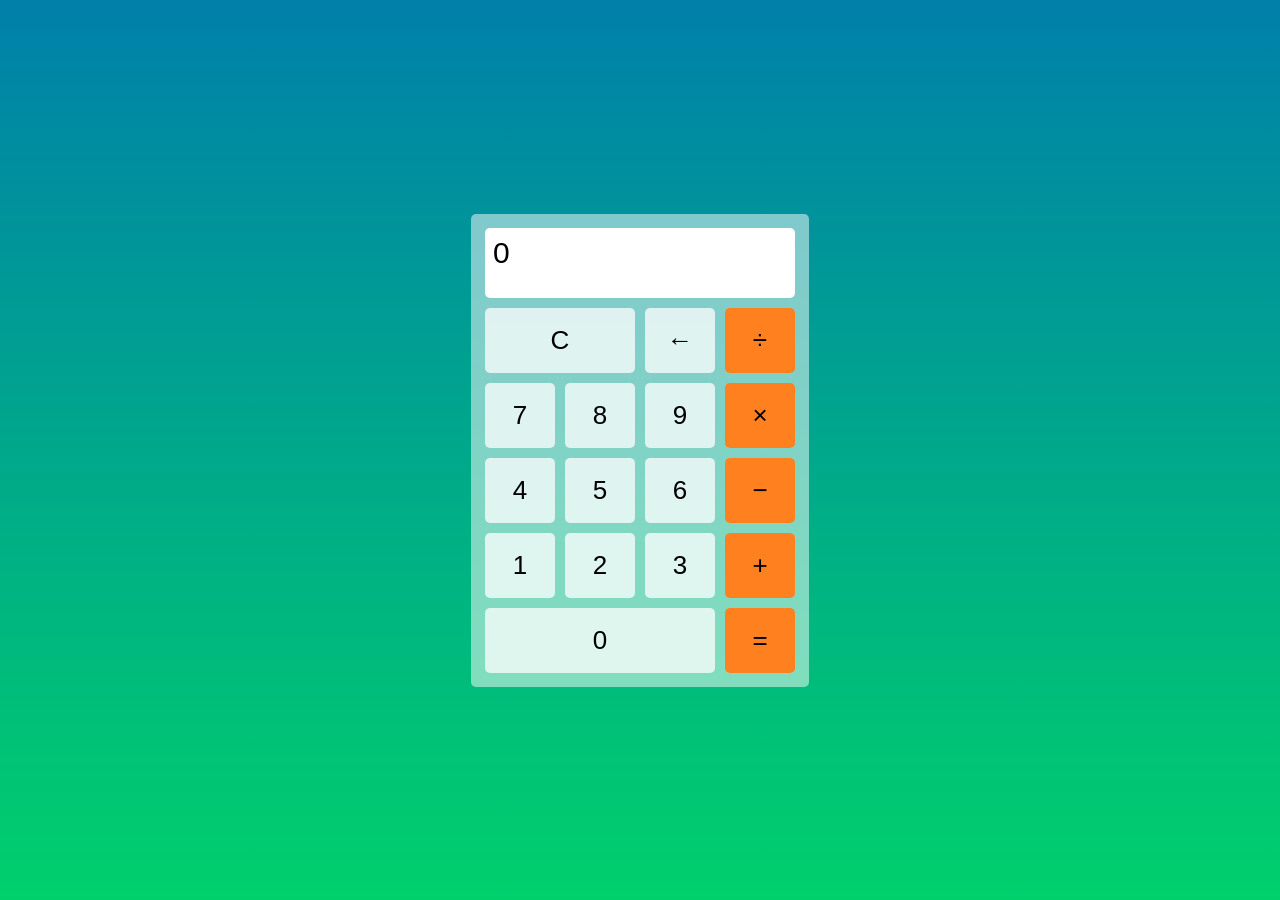
==== index.html @ 0d10afac "Add files via upload" ====
<!DOCTYPE html>
<html>
<head>
    <title>Calculator</title>
    <link rel="stylesheet" href="calculator_01.css">
</head>
<body>
    <div class="main-container">
        <div class="display">0</div>

        <div class="calc-button-row">
            <button class="calc-button double" data-clear>C</button>
            <button class="calc-button" data-delete>←</button>
            <button class="calc-button-op" data-op="/">÷</button>
        </div>
        <div class="calc-button-row">
            <button class="calc-button" data-number>7</button>
            <button class="calc-button" data-number>8</button>
            <button class="calc-button" data-number>9</button>
            <button class="calc-button-op" data-op="*">×</button>
        </div>
        <div class="calc-button-row">
            <button class="calc-button" data-number>4</button>
            <button class="calc-button" data-number>5</button>
            <button class="calc-button" data-number>6</button>
            <button class="calc-button-op" data-op="-">−</button>
        </div>
        <div class="calc-button-row">
            <button class="calc-button" data-number>1</button>
            <button class="calc-button" data-number>2</button>
            <button class="calc-button" data-number>3</button>
            <button class="calc-button-op" data-op="+">+</button>
        </div>
        <div class="calc-button-row">
            <button class="calc-button triple" data-number>0</button>
            <button class="calc-button-op" data-equals>=</button>
        </div>
    </div>
    <script src="calculator_script.js"></script>
</body>
</html>
---- calculator_01.css ----
/* load custom font */
@font-face {
    font-family: "Varela Round";
    src: url(fonts/VarelaRound-Regular.ttf);
}

* {
    box-sizing: border-box;
    margin: 0;
    padding: 0;
}

body {
    min-height: 100vh;
    display: flex;
    justify-content: center;
    align-items: center;
    background: linear-gradient(to bottom, #0080aa, #00d06c);
    font-family: "Varela Round", sans-serif;
    font-weight: normal;
}

.main-container {
    box-sizing: content-box;
    background-color: rgb(255,255,255,0.5);
    width: 310px;
    padding: 14px;
    border-radius: 5px;
}

.display {
    overflow-x: auto;
    white-space: nowrap;
    scrollbar-width: none;
    background-color: rgb(255,255,255);
    max-width: 100%;
    height: 70px;
    padding: 8px;
    font-size: 30px;
    border-radius: 5px;
}

.calc-button-row {
    display: flex;
    justify-content: space-between;
    margin-top: 10px;
}

.calc-button, .calc-button-op {
    flex-basis: 70px;
    height: 65px;
    font-family: inherit;
    font-size: 26px;
    border: 0;
    background-color: rgb(255,255,255,0.75);
    border-radius: 5px;
}

.calc-button-op {
    background-color: rgb(255, 128, 31);
}

.calc-button:hover {
    background-color: rgb(255,255,255);
}

.calc-button-op:hover {
    background-color: rgb(255, 160, 70);
}

.double {
    flex-basis: 150px;
}

.triple {
    flex-basis: 230px;
}
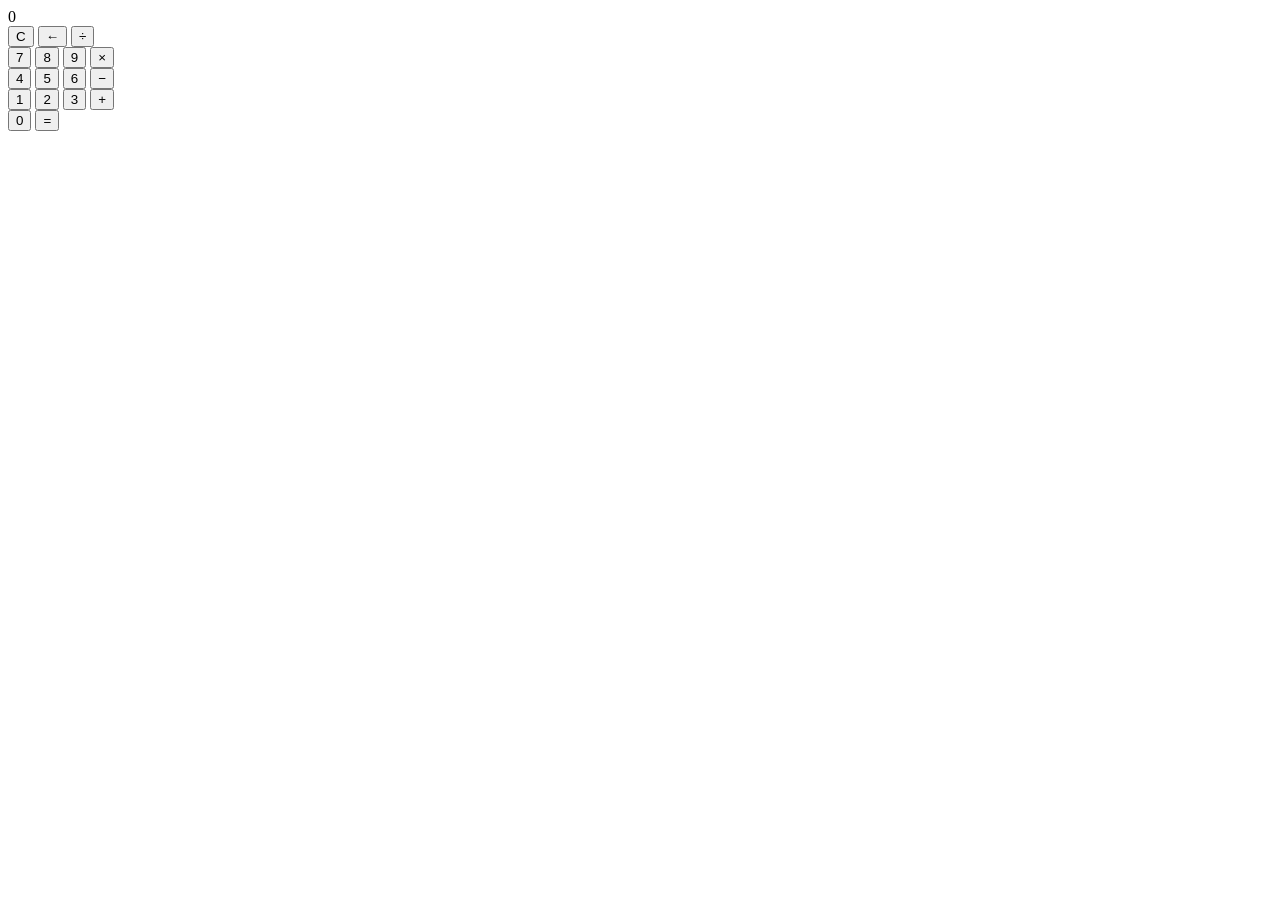
==== commit 305eeb4f: "Update index.html" ====
--- a/index.html
+++ b/index.html
@@ -2,7 +2,7 @@
 <html>
 <head>
     <title>Calculator</title>
-    <link rel="stylesheet" href="calculator_01.css">
+    <link rel="stylesheet" href="calculator.css">
 </head>
 <body>
     <div class="main-container">
@@ -38,4 +38,4 @@
     </div>
     <script src="calculator_script.js"></script>
 </body>
-</html>+</html>
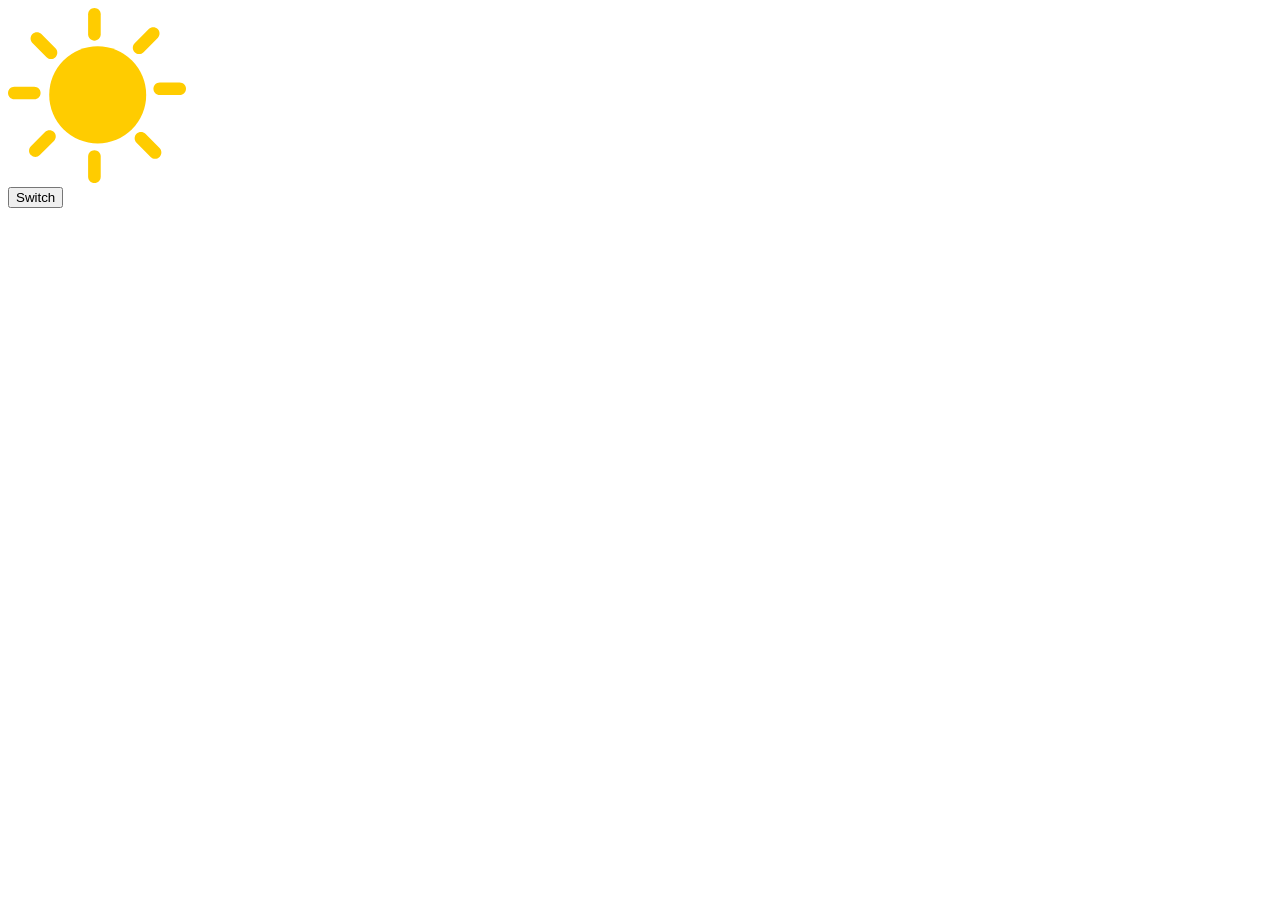
==== commit 9408af34: "Add files via upload" ====
--- a/index.html
+++ b/index.html
@@ -1,41 +1,34 @@
 <!DOCTYPE html>
-<html>
+<html lang="en">
 <head>
-    <title>Calculator</title>
-    <link rel="stylesheet" href="calculator.css">
+    <meta charset="UTF-8">
+    <meta name="viewport" content="width=device-width, initial-scale=1.0">
+    <title>Document</title>
 </head>
 <body>
-    <div class="main-container">
-        <div class="display">0</div>
+    <img id="weather-icon" src="icons_rough/WeatherIcon1.svg" alt="weather icon">
 
-        <div class="calc-button-row">
-            <button class="calc-button double" data-clear>C</button>
-            <button class="calc-button" data-delete>←</button>
-            <button class="calc-button-op" data-op="/">÷</button>
-        </div>
-        <div class="calc-button-row">
-            <button class="calc-button" data-number>7</button>
-            <button class="calc-button" data-number>8</button>
-            <button class="calc-button" data-number>9</button>
-            <button class="calc-button-op" data-op="*">×</button>
-        </div>
-        <div class="calc-button-row">
-            <button class="calc-button" data-number>4</button>
-            <button class="calc-button" data-number>5</button>
-            <button class="calc-button" data-number>6</button>
-            <button class="calc-button-op" data-op="-">−</button>
-        </div>
-        <div class="calc-button-row">
-            <button class="calc-button" data-number>1</button>
-            <button class="calc-button" data-number>2</button>
-            <button class="calc-button" data-number>3</button>
-            <button class="calc-button-op" data-op="+">+</button>
-        </div>
-        <div class="calc-button-row">
-            <button class="calc-button triple" data-number>0</button>
-            <button class="calc-button-op" data-equals>=</button>
-        </div>
+    <div>
+        <button id="switch">Switch</button>
     </div>
-    <script src="calculator_script.js"></script>
+
+    <script>
+    const weather_icon = document.getElementById("weather-icon");
+    const switch_btn = document.getElementById("switch");
+
+    show_image_1 = true;
+
+    switch_btn.onclick = () => {
+        if (show_image_1) {
+            weather_icon.setAttribute("src", "icons_rough/WeatherIcon2.svg");
+            show_image_1 = false;
+        }
+        else {
+            weather_icon.setAttribute("src", "icons_rough/WeatherIcon1.svg");
+            show_image_1 = true;
+        }
+    }
+    
+    </script>
 </body>
-</html>
+</html>
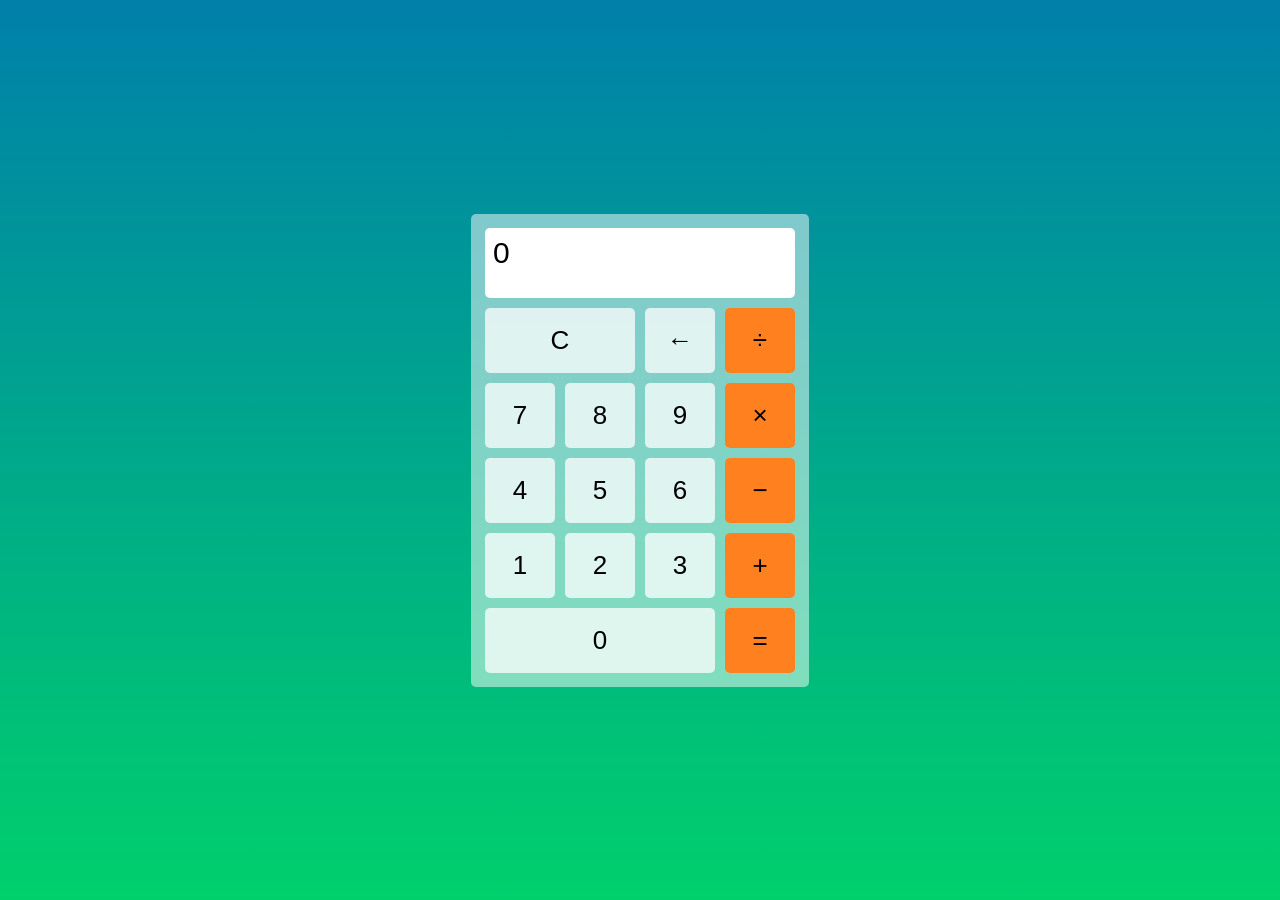
==== commit 682dc010: "Update and rename index2.html to index.html" ====
--- a/index.html
+++ b/index.html
@@ -1,34 +1,41 @@
 <!DOCTYPE html>
-<html lang="en">
+<html>
 <head>
-    <meta charset="UTF-8">
-    <meta name="viewport" content="width=device-width, initial-scale=1.0">
-    <title>Document</title>
+    <title>Calculator</title>
+    <link rel="stylesheet" href="calculator.css">
 </head>
 <body>
-    <img id="weather-icon" src="icons_rough/WeatherIcon1.svg" alt="weather icon">
+    <div class="main-container">
+        <div class="display">0</div>
 
-    <div>
-        <button id="switch">Switch</button>
+        <div class="calc-button-row">
+            <button class="calc-button double" data-clear>C</button>
+            <button class="calc-button" data-delete>←</button>
+            <button class="calc-button-op" data-op="/">÷</button>
+        </div>
+        <div class="calc-button-row">
+            <button class="calc-button" data-number>7</button>
+            <button class="calc-button" data-number>8</button>
+            <button class="calc-button" data-number>9</button>
+            <button class="calc-button-op" data-op="*">×</button>
+        </div>
+        <div class="calc-button-row">
+            <button class="calc-button" data-number>4</button>
+            <button class="calc-button" data-number>5</button>
+            <button class="calc-button" data-number>6</button>
+            <button class="calc-button-op" data-op="-">−</button>
+        </div>
+        <div class="calc-button-row">
+            <button class="calc-button" data-number>1</button>
+            <button class="calc-button" data-number>2</button>
+            <button class="calc-button" data-number>3</button>
+            <button class="calc-button-op" data-op="+">+</button>
+        </div>
+        <div class="calc-button-row">
+            <button class="calc-button triple" data-number>0</button>
+            <button class="calc-button-op" data-equals>=</button>
+        </div>
     </div>
-
-    <script>
-    const weather_icon = document.getElementById("weather-icon");
-    const switch_btn = document.getElementById("switch");
-
-    show_image_1 = true;
-
-    switch_btn.onclick = () => {
-        if (show_image_1) {
-            weather_icon.setAttribute("src", "icons_rough/WeatherIcon2.svg");
-            show_image_1 = false;
-        }
-        else {
-            weather_icon.setAttribute("src", "icons_rough/WeatherIcon1.svg");
-            show_image_1 = true;
-        }
-    }
-    
-    </script>
+    <script src="calculator_script.js"></script>
 </body>
-</html>+</html>
--- a/calculator.css
+++ b/calculator.css
@@ -0,0 +1,76 @@
+@font-face {
+    font-family: "Varela Round";
+    src: url(fonts/VarelaRound-Regular.ttf);
+}
+
+* {
+    box-sizing: border-box;
+    margin: 0;
+    padding: 0;
+}
+
+body {
+    min-height: 100vh;
+    display: flex;
+    justify-content: center;
+    align-items: center;
+    background: linear-gradient(to bottom, #0080aa, #00d06c);
+    font-family: "Varela Round", sans-serif;
+    font-weight: normal;
+}
+
+.main-container {
+    box-sizing: content-box;
+    background-color: rgb(255,255,255,0.5);
+    width: 310px;
+    padding: 14px;
+    border-radius: 5px;
+}
+
+.display {
+    overflow-x: auto;
+    white-space: nowrap;
+    scrollbar-width: none;
+    background-color: rgb(255,255,255);
+    max-width: 100%;
+    height: 70px;
+    padding: 8px;
+    font-size: 30px;
+    border-radius: 5px;
+}
+
+.calc-button-row {
+    display: flex;
+    justify-content: space-between;
+    margin-top: 10px;
+}
+
+.calc-button, .calc-button-op {
+    flex-basis: 70px;
+    height: 65px;
+    font-family: inherit;
+    font-size: 26px;
+    border: 0;
+    background-color: rgb(255,255,255,0.75);
+    border-radius: 5px;
+}
+
+.calc-button-op {
+    background-color: rgb(255, 128, 31);
+}
+
+.calc-button:hover {
+    background-color: rgb(255,255,255);
+}
+
+.calc-button-op:hover {
+    background-color: rgb(250, 153, 63);
+}
+
+.double {
+    flex-basis: 150px;
+}
+
+.triple {
+    flex-basis: 230px;
+}
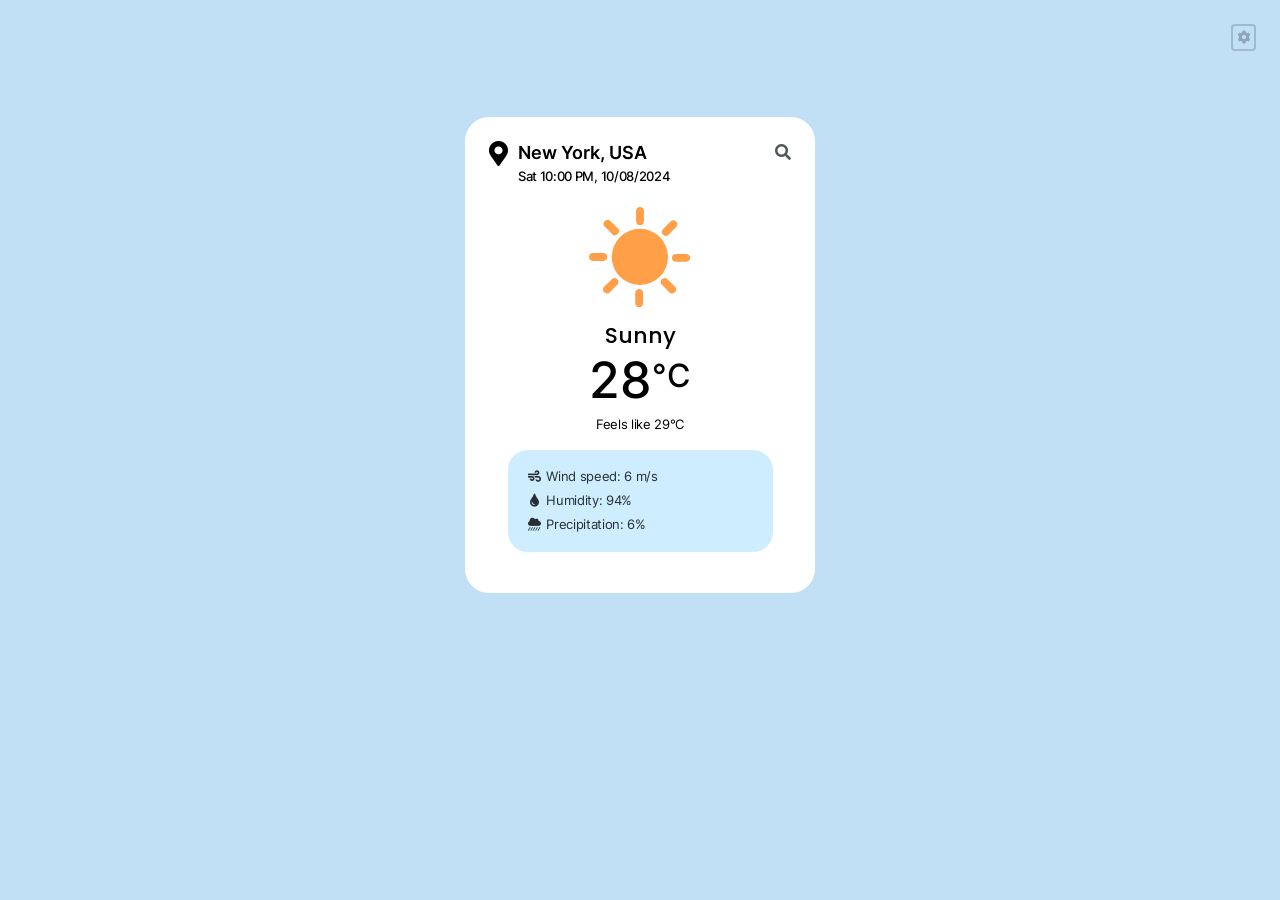
==== commit e3b05db5: "Add files via upload" ====
--- a/index.html
+++ b/index.html
@@ -1,41 +1,67 @@
 <!DOCTYPE html>
-<html>
+<html lang="en" dark="0">
 <head>
-    <title>Calculator</title>
-    <link rel="stylesheet" href="calculator.css">
+    <title>Weather App</title>
+    <meta charset="UTF-8">
+    <meta name="viewport" content="width=device-width, initial-scale=1.0">
+    <link rel="stylesheet" href="weather_app_style.css">
+    <link rel="stylesheet" href="https://cdnjs.cloudflare.com/ajax/libs/font-awesome/5.15.4/css/all.min.css" crossorigin="anonymous">
 </head>
 <body>
     <div class="main-container">
-        <div class="display">0</div>
-
-        <div class="calc-button-row">
-            <button class="calc-button double" data-clear>C</button>
-            <button class="calc-button" data-delete>←</button>
-            <button class="calc-button-op" data-op="/">÷</button>
+        <div class="header-section">
+            <div class="info-section">
+                <div class="icon">
+                    <i class="fas fa-map-marker-alt"></i>
+                </div>
+                <div class="info-details">
+                    <h3 id="label-name">New York, USA</h3>
+                    <div id="label-timestamp">
+                        Sat 10:00 PM, 10/08/2024 
+                    </div>
+                </div>
+                <div class="search-icon-light">
+                    <i class="fas fa-search"></i>
+                </div>
+                <div class="info-area"></div>
+            </div>
+            <div class="search-section">
+                <div class="search-box">
+                    <div class="search-icon">
+                        <i class="fas fa-search"></i>
+                    </div>
+                    <input id="search-input" name="search-input" placeholder="Search">
+                </div>
+                <div class="popup-message"></div>    
+            </div>
         </div>
-        <div class="calc-button-row">
-            <button class="calc-button" data-number>7</button>
-            <button class="calc-button" data-number>8</button>
-            <button class="calc-button" data-number>9</button>
-            <button class="calc-button-op" data-op="*">×</button>
-        </div>
-        <div class="calc-button-row">
-            <button class="calc-button" data-number>4</button>
-            <button class="calc-button" data-number>5</button>
-            <button class="calc-button" data-number>6</button>
-            <button class="calc-button-op" data-op="-">−</button>
-        </div>
-        <div class="calc-button-row">
-            <button class="calc-button" data-number>1</button>
-            <button class="calc-button" data-number>2</button>
-            <button class="calc-button" data-number>3</button>
-            <button class="calc-button-op" data-op="+">+</button>
-        </div>
-        <div class="calc-button-row">
-            <button class="calc-button triple" data-number>0</button>
-            <button class="calc-button-op" data-equals>=</button>
+        <div class="weather-content">
+            <div class="weather-icon-box"><img id="weather-icon" src="images/weather_1.svg" height="100%"></div>
+            <div id="label-description">Sunny</div>
+            <div class="temp-container">
+                <div id="label-temp">28</div>
+                <div class="temp-unit">°C</div>
+            </div>
+            <div class="feels-like">
+                Feels like <span id="label-feels-like">29</span>°C
+            </div>
+            <div class="details-card">
+                <div class="detail">
+                    <div class="item-icon"><i class="fas fa-wind"></i></div>
+                    Wind speed: <span id="label-wind-speed">6 m/s</span>
+                </div>
+                <div class="detail">
+                    <div class="item-icon"><i class="fas fa-tint"></i></div>
+                    Humidity: <span id="label-humidity">94%</span>
+                </div>
+                <div class="detail">
+                    <div class="item-icon"><i class="fas fa-cloud-showers-heavy"></i></div>
+                    Precipitation: <span id="label-precipitation">6%</span>
+                </div>
+            </div>
         </div>
     </div>
-    <script src="calculator_script.js"></script>
+    <button id="theme-switch" title="theme"><i class="fas fa-cog"></i></button>
+    <script type="module" src="weather_app.js"></script>
 </body>
-</html>
+</html>
--- a/weather_app_style.css
+++ b/weather_app_style.css
@@ -0,0 +1,262 @@
+@font-face {
+    font-family: 'Inter';
+    src: url(fonts/Inter-VariableFont_slnt\,wght.ttf);
+}
+
+@font-face {
+    font-family: 'Poppins';
+    src: url(fonts/Poppins-Medium.ttf);
+}
+
+* {
+    box-sizing: border-box;
+    margin: 0;
+    padding: 0;
+}
+
+/* constants */
+
+/* light mode */
+html:not([dark="1"]) {
+    --body-bg-color: #c1dff5;
+    --text-color: #000;
+    --main-bg-color: #fff;
+    --detail-text-color: #282e32;
+    --detail-bg-color: #ceedff;
+}
+
+/* dark mode */
+html[dark="1"] {
+    --body-bg-color: #607798;
+    --text-color: #fff;
+    --main-bg-color: linear-gradient(to bottom, #464956, #2a2f4b);
+    --detail-text-color: #fff;
+    --detail-bg-color: #242943;
+}
+
+body {
+    font-family: 'Inter', sans-serif;
+    font-weight: 400;
+    background: var(--body-bg-color);
+    color: var(--text-color);
+}
+
+.main-container {
+    margin: auto;
+    margin-top: 13vh;
+    width: 100%;
+    max-width: 350px;
+    height: 476px;
+    border-radius: 24px;
+    background: var(--main-bg-color);
+    overflow: hidden;
+}
+
+.header-section {
+    padding: 24px;
+    padding-top: 22px;
+    padding-bottom: 0px;
+    height: 80px;
+}
+
+.info-section {
+    display: flex;
+    position: relative;
+}
+
+.info-section .icon {
+    margin-right: 10px;
+    font-size: 25px;
+}
+
+.info-details, .feels-like, .details-card {
+    font-size: 13px;
+    letter-spacing: -0.02rem;
+}
+
+.info-details {
+    padding-top: 3px;
+    font-weight: 500;
+}
+
+.info-details h3 {
+    padding-bottom: 5px;
+    font-size: 18px;
+    font-weight: 600;
+    letter-spacing: normal;
+}
+
+.info-area {
+    position: absolute;
+    top: -22px;
+    left: -24px;
+    width: 350px;
+    height: 80px;
+    cursor: pointer;
+}
+
+.search-icon-light {
+    position: absolute;
+    right: 0px;
+    display: flex;
+    align-items: center;
+    height: 26px;
+    color: var(--detail-text-color);
+    opacity: 80%;
+}
+
+.search-section {
+    display: none;
+}
+
+.search-box {
+    display: flex;
+    align-items: center;
+    height: 34px;
+    border-radius: 24px;
+    background: #ececec;
+}
+
+.search-box:hover {
+    background: #e0e0e0;
+}
+
+#search-input {
+    border: 0;
+    width: 100%;
+    height: 100%;
+    padding-left: 4px;
+    padding-right: 10px;
+    font-family: inherit;
+    font-weight: 500;
+    font-size: 15px;
+    background: transparent;
+}
+
+#search-input:focus {
+    outline: none;
+}
+
+#search-input::placeholder {
+    color: #7e7e7e;
+    opacity: 100%;
+}
+
+.search-icon {
+    display: flex;
+    align-items: center;
+    height: 30px;
+    padding: 6px;
+    margin-left: 6px;
+    font-size: 18px;
+    border-radius: 50%;
+    cursor: pointer;
+    color: #3b454d;
+}
+
+.popup-message {
+    visibility: hidden;
+    position: absolute;
+    margin-left: 36px;
+    z-index: 1;
+    padding: 10px 14px;
+    font-size: 13px;
+    border-radius: 4px;
+    box-shadow: 1px 1px 4px rgba(0,0,0,0.4);
+    background: #ccc;
+    color: #000;
+}
+
+.popup-message.show {
+    visibility: visible;
+    animation: fade-in 0.7s;
+}
+
+@keyframes fade-in {
+    0% {
+        opacity: 0;
+        margin-top: -6px;
+        visibility: hidden;
+    }
+    50% {
+        margin-top: 0;
+    }
+    100% {
+        opacity: 1;
+        visibility: visible;
+    }
+}
+
+.weather-content {
+    display: flex;
+    flex-direction: column;
+    align-items: center;
+}
+
+.weather-icon-box {
+    width: 120px;
+    height: 120px;
+}
+
+#label-description {
+    margin-top: 5px;
+    font-family: 'Poppins', sans-serif;
+    font-size: 22px;
+    line-height: 28px;
+}
+
+.temp-container {
+    display: flex;
+    font-size: 50px;
+    font-weight: 500;
+}
+
+.temp-unit {
+    padding-top: 6px;
+    font-size: 32px;
+}
+
+.feels-like {
+    margin-top: 6px;
+}
+
+.details-card {
+    display: flex;
+    flex-direction: column;
+    width: 265px;
+    padding: 18px 20px;
+    padding-bottom: 20px;
+    margin-top: 18px;
+    row-gap: 8px;
+    border-radius: 20px;
+    color: var(--detail-text-color);
+    background: var(--detail-bg-color);
+}
+
+.details-card .item-icon {
+    display: inline-block;
+    margin-right: 2px;
+    width: 13px;
+    text-align: center;
+}
+
+#theme-switch {
+    display: flex;
+    justify-content: center;
+    align-items: center;
+    position: absolute; 
+    top: 24px; 
+    right: 24px;
+    width: 25px;
+    height: 27px;
+    border: 2px solid #000a;
+    border-radius: 4px;
+    color: #000;
+    background: transparent;
+    opacity: 25%;
+}
+
+#theme-switch:hover {
+    background: #fff4;
+    opacity: 100%;
+}
